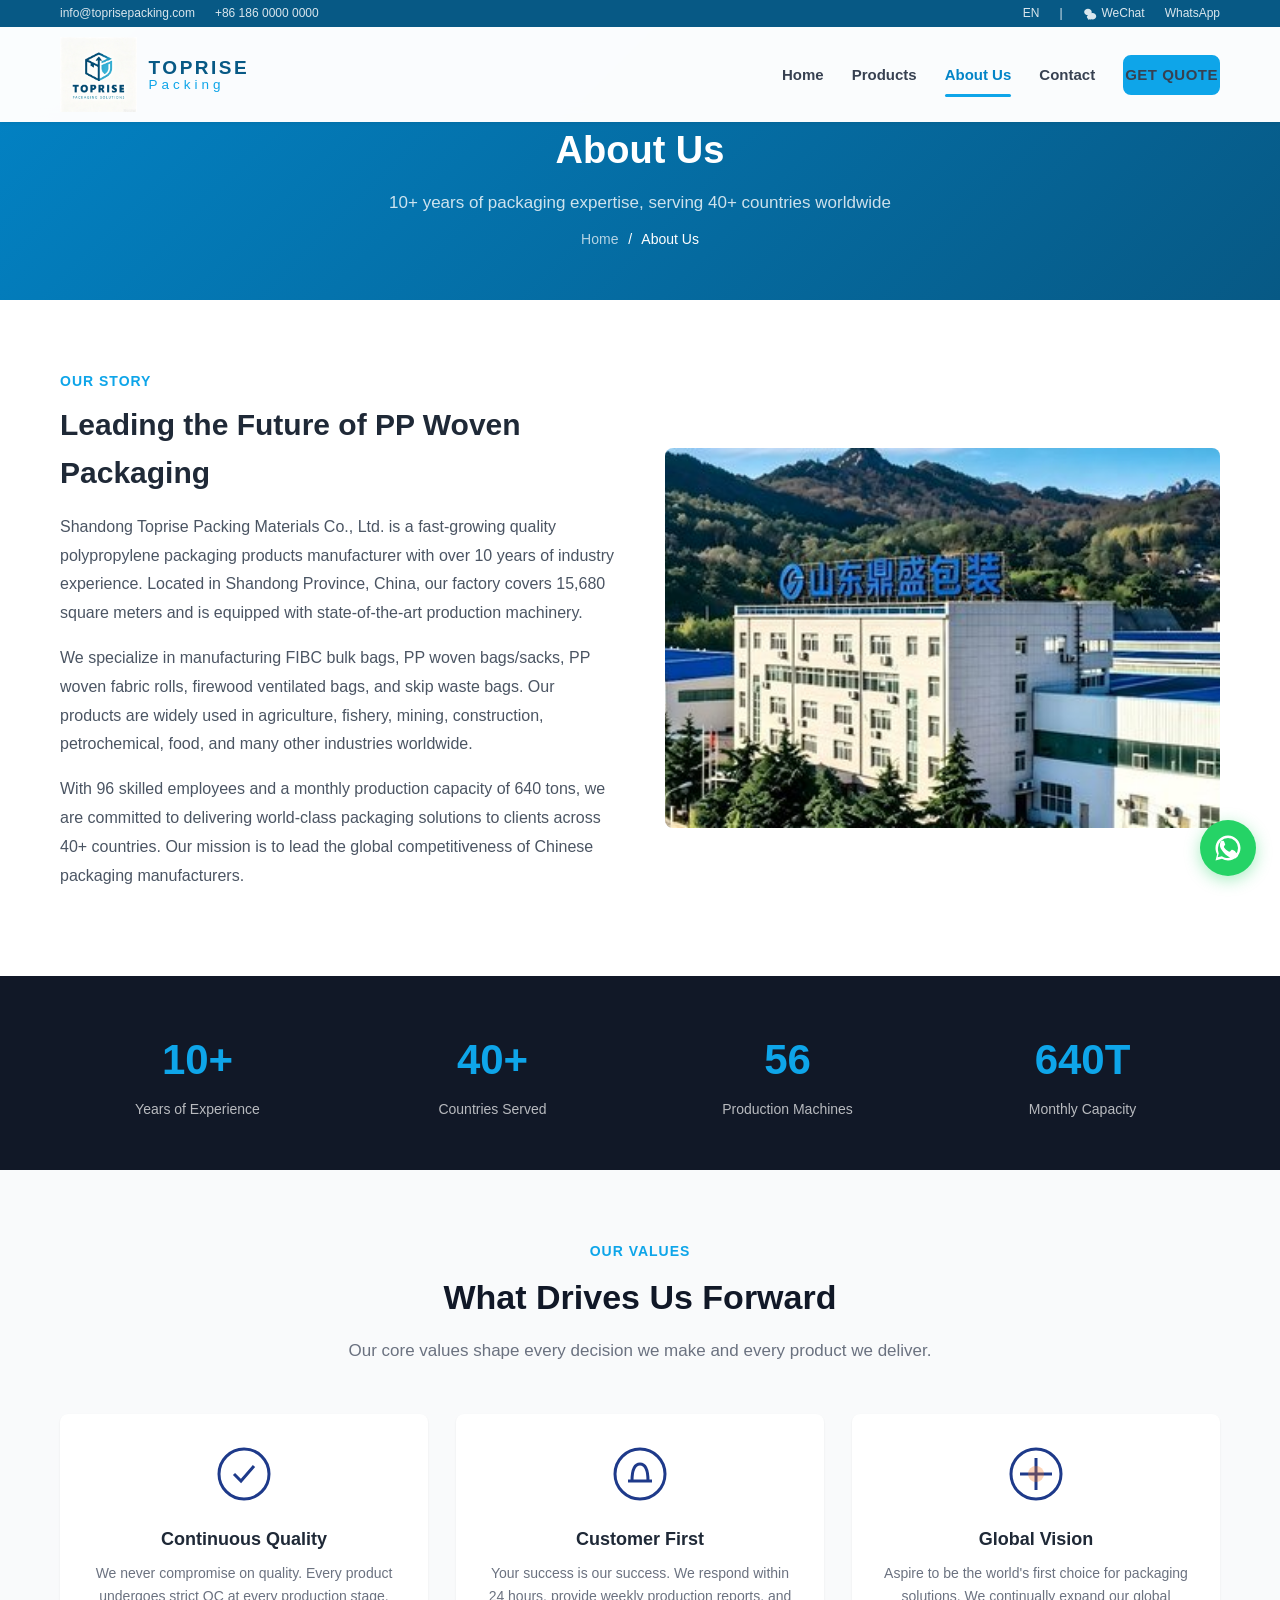
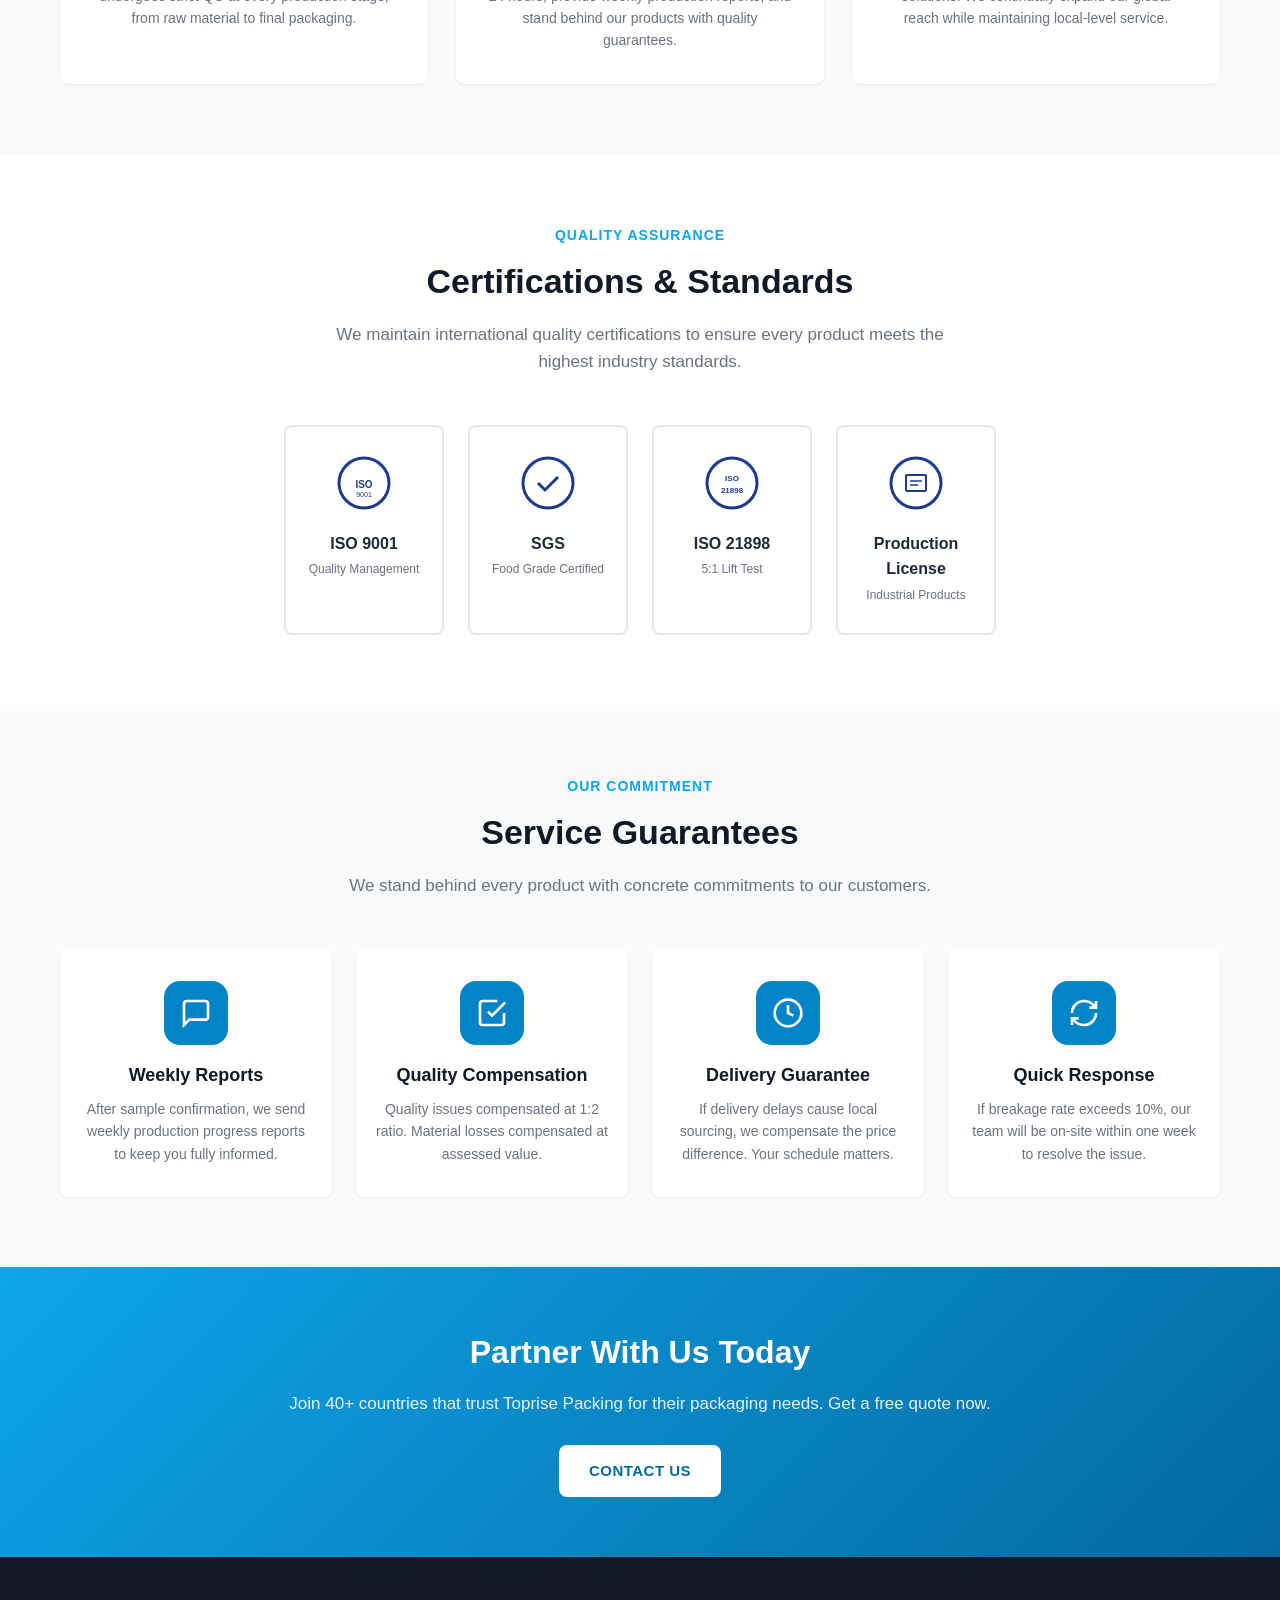
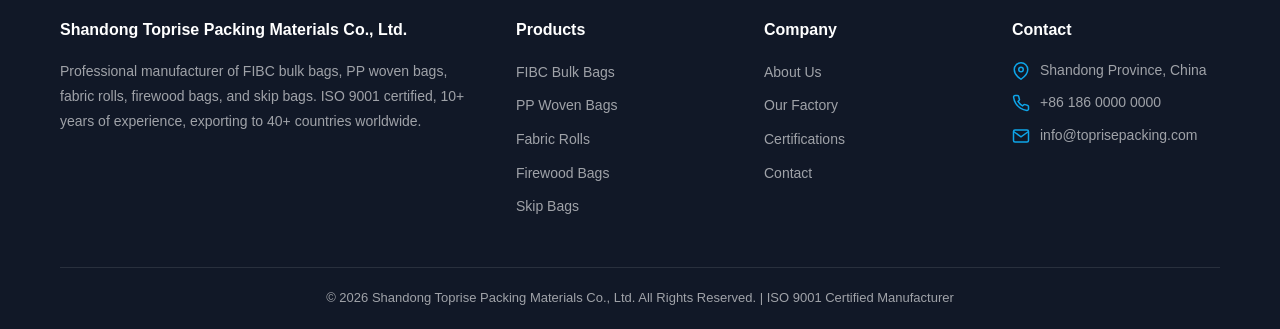
==== about.html @ 5cd0a860 "Toprise Packing website - GitHub Pages deploy" ====
<!DOCTYPE html>
<html lang="en">
<head>
  <meta charset="UTF-8">
  <meta name="viewport" content="width=device-width, initial-scale=1.0">
  <title>About Us - Shandong Toprise Packing Materials Co., Ltd.</title>
  <meta name="description" content="Learn about Shandong Toprise Packing Materials - a leading PP woven packaging manufacturer with 10+ years experience, ISO 9001 certified, exporting to 40+ countries.">
  <link rel="stylesheet" href="style.css">
</head>
<body>

<header class="site-header">
  <div class="header-top">
    <div class="container">
      <div class="left">
        <a href="mailto:info@toprisepacking.com">info@toprisepacking.com</a>
        <a href="tel:+8618600000000">+86 186 0000 0000</a>
      </div>
      <div class="right">
        <a href="#">EN</a><span>|</span>
        <a href="#" style="display:flex;align-items:center;gap:5px;">
          <svg width="14" height="14" viewBox="0 0 24 24" fill="currentColor"><path d="M8.5 14c-3.5 0-6.5-2.5-6.5-5.5S5 3 8.5 3 15 5.5 15 8.5c0 .7-.1 1.3-.4 1.9l.1.1c.5-.1 1-.2 1.5-.2 3.6 0 6.5 2.5 6.5 5.5s-2.9 5.5-6.5 5.5c-.5 0-1-.1-1.5-.2l-.1.1c-.6.3-1.2.4-1.9.4-.7 0-1.3-.1-1.9-.4l-2.3 1.2.6-1.8c-1.5-1-2.5-2.5-2.5-4.3z"/></svg>
          WeChat
        </a>
        <a href="https://wa.me/8618600000000" target="_blank">WhatsApp</a>
      </div>
    </div>
  </div>
  <div class="container">
    <div class="header-main">
      <a href="index.html" class="logo">
        <img src="images/logo.png" alt="Toprise Packing" class="logo-img">
        <div class="logo-text">
          <div class="logo-top">TOPRISE</div>
          <div class="logo-bottom">Packing</div>
        </div>
      </a>
      <nav class="main-nav">
        <a href="index.html">Home</a>
        <a href="products.html">Products</a>
        <a href="about.html" class="active">About Us</a>
        <a href="contact.html">Contact</a>
        <a href="contact.html" class="btn btn-primary btn-sm">Get Quote</a>
      </nav>
      <button class="hamburger" id="hamburger">&#9776;</button>
    </div>
  </div>
</header>

<section class="page-header">
  <div class="container">
    <h1>About Us</h1>
    <p>10+ years of packaging expertise, serving 40+ countries worldwide</p>
    <div class="breadcrumb"><a href="index.html">Home</a> <span>/</span> About Us</div>
  </div>
</section>

<!-- Company Intro -->
<section class="section">
  <div class="container">
    <div class="about-intro">
      <div class="about-intro-text">
        <div class="eyebrow" style="color:var(--accent);font-weight:700;text-transform:uppercase;letter-spacing:1px;font-size:14px;margin-bottom:8px;">Our Story</div>
        <h2>Leading the Future of PP Woven Packaging</h2>
        <p>Shandong Toprise Packing Materials Co., Ltd. is a fast-growing quality polypropylene packaging products manufacturer with over 10 years of industry experience. Located in Shandong Province, China, our factory covers 15,680 square meters and is equipped with state-of-the-art production machinery.</p>
        <p>We specialize in manufacturing FIBC bulk bags, PP woven bags/sacks, PP woven fabric rolls, firewood ventilated bags, and skip waste bags. Our products are widely used in agriculture, fishery, mining, construction, petrochemical, food, and many other industries worldwide.</p>
        <p>With 96 skilled employees and a monthly production capacity of 640 tons, we are committed to delivering world-class packaging solutions to clients across 40+ countries. Our mission is to lead the global competitiveness of Chinese packaging manufacturers.</p>
      </div>
      <div class="about-intro-visual">
        <img src="images/factory.jpg" alt="Shandong Toprise Packing Factory" style="width:100%;height:100%;object-fit:cover;">
      </div>
    </div>
  </div>
</section>

<!-- Stats Bar -->
<section class="stats-bar">
  <div class="container">
    <div class="stats-grid">
      <div class="stat-item"><div class="num">10+</div><div class="label">Years of Experience</div></div>
      <div class="stat-item"><div class="num">40+</div><div class="label">Countries Served</div></div>
      <div class="stat-item"><div class="num">56</div><div class="label">Production Machines</div></div>
      <div class="stat-item"><div class="num">640T</div><div class="label">Monthly Capacity</div></div>
    </div>
  </div>
</section>

<!-- Values -->
<section class="section adv-section">
  <div class="container">
    <div class="section-head">
      <div class="eyebrow">Our Values</div>
      <h2>What Drives Us Forward</h2>
      <p>Our core values shape every decision we make and every product we deliver.</p>
    </div>
    <div class="values-grid">
      <div class="value-card">
        <svg class="value-icon" viewBox="0 0 56 56" fill="none">
          <circle cx="28" cy="28" r="25" stroke="#1e3a8a" stroke-width="3" fill="none"/>
          <path d="M18 28 L25 35 L38 20" stroke="#1e3a8a" stroke-width="3" fill="none"/>
        </svg>
        <h3>Continuous Quality</h3>
        <p>We never compromise on quality. Every product undergoes strict QC at every production stage, from raw material to final packaging.</p>
      </div>
      <div class="value-card">
        <svg class="value-icon" viewBox="0 0 56 56" fill="none">
          <circle cx="28" cy="28" r="25" stroke="#1e3a8a" stroke-width="3" fill="none"/>
          <path d="M20 35 Q20 18 28 18 Q36 18 36 35" stroke="#1e3a8a" stroke-width="3" fill="none"/>
          <line x1="16" y1="35" x2="40" y2="35" stroke="#1e3a8a" stroke-width="3"/>
        </svg>
        <h3>Customer First</h3>
        <p>Your success is our success. We respond within 24 hours, provide weekly production reports, and stand behind our products with quality guarantees.</p>
      </div>
      <div class="value-card">
        <svg class="value-icon" viewBox="0 0 56 56" fill="none">
          <circle cx="28" cy="28" r="25" stroke="#1e3a8a" stroke-width="3" fill="none"/>
          <path d="M28 12 L28 44 M12 28 L44 28" stroke="#1e3a8a" stroke-width="3"/>
          <circle cx="28" cy="28" r="8" fill="#f97316" opacity="0.3"/>
        </svg>
        <h3>Global Vision</h3>
        <p>Aspire to be the world's first choice for packaging solutions. We continually expand our global reach while maintaining local-level service.</p>
      </div>
    </div>
  </div>
</section>

<!-- Certifications -->
<section class="section cert-section">
  <div class="container">
    <div class="section-head">
      <div class="eyebrow">Quality Assurance</div>
      <h2>Certifications & Standards</h2>
      <p>We maintain international quality certifications to ensure every product meets the highest industry standards.</p>
    </div>
    <div class="cert-grid">
      <div class="cert-badge">
        <svg class="cert-icon" viewBox="0 0 56 56" fill="none">
          <circle cx="28" cy="28" r="25" stroke="#1e3a8a" stroke-width="3"/>
          <text x="28" y="33" text-anchor="middle" font-size="10" font-weight="bold" fill="#1e3a8a">ISO</text>
          <text x="28" y="42" text-anchor="middle" font-size="7" fill="#1e3a8a">9001</text>
        </svg>
        <h4>ISO 9001</h4>
        <p>Quality Management</p>
      </div>
      <div class="cert-badge">
        <svg class="cert-icon" viewBox="0 0 56 56" fill="none">
          <circle cx="28" cy="28" r="25" stroke="#1e3a8a" stroke-width="3"/>
          <path d="M18 28 L25 35 L38 22" stroke="#1e3a8a" stroke-width="3" fill="none"/>
        </svg>
        <h4>SGS</h4>
        <p>Food Grade Certified</p>
      </div>
      <div class="cert-badge">
        <svg class="cert-icon" viewBox="0 0 56 56" fill="none">
          <circle cx="28" cy="28" r="25" stroke="#1e3a8a" stroke-width="3"/>
          <text x="28" y="26" text-anchor="middle" font-size="8" font-weight="bold" fill="#1e3a8a">ISO</text>
          <text x="28" y="38" text-anchor="middle" font-size="8" font-weight="bold" fill="#1e3a8a">21898</text>
        </svg>
        <h4>ISO 21898</h4>
        <p>5:1 Lift Test</p>
      </div>
      <div class="cert-badge">
        <svg class="cert-icon" viewBox="0 0 56 56" fill="none">
          <circle cx="28" cy="28" r="25" stroke="#1e3a8a" stroke-width="3"/>
          <rect x="18" y="20" width="20" height="16" rx="1" stroke="#1e3a8a" stroke-width="2" fill="none"/>
          <line x1="22" y1="26" x2="34" y2="26" stroke="#1e3a8a" stroke-width="1.5"/>
          <line x1="22" y1="30" x2="30" y2="30" stroke="#1e3a8a" stroke-width="1.5"/>
        </svg>
        <h4>Production License</h4>
        <p>Industrial Products</p>
      </div>
    </div>
  </div>
</section>

<!-- Our Commitment -->
<section class="section adv-section">
  <div class="container">
    <div class="section-head">
      <div class="eyebrow">Our Commitment</div>
      <h2>Service Guarantees</h2>
      <p>We stand behind every product with concrete commitments to our customers.</p>
    </div>
    <div class="adv-grid">
      <div class="adv-card">
        <div class="adv-icon">
          <svg viewBox="0 0 24 24" fill="none" stroke="#fff" stroke-width="2">
            <path d="M21 15a2 2 0 0 1-2 2H7l-4 4V5a2 2 0 0 1 2-2h14a2 2 0 0 1 2 2z"/>
          </svg>
        </div>
        <h3>Weekly Reports</h3>
        <p>After sample confirmation, we send weekly production progress reports to keep you fully informed.</p>
      </div>
      <div class="adv-card">
        <div class="adv-icon">
          <svg viewBox="0 0 24 24" fill="none" stroke="#fff" stroke-width="2">
            <path d="M9 11l3 3L22 4"/><path d="M21 12v7a2 2 0 0 1-2 2H5a2 2 0 0 1-2-2V5a2 2 0 0 1 2-2h11"/>
          </svg>
        </div>
        <h3>Quality Compensation</h3>
        <p>Quality issues compensated at 1:2 ratio. Material losses compensated at assessed value.</p>
      </div>
      <div class="adv-card">
        <div class="adv-icon">
          <svg viewBox="0 0 24 24" fill="none" stroke="#fff" stroke-width="2">
            <circle cx="12" cy="12" r="10"/><polyline points="12 6 12 12 16 14"/>
          </svg>
        </div>
        <h3>Delivery Guarantee</h3>
        <p>If delivery delays cause local sourcing, we compensate the price difference. Your schedule matters.</p>
      </div>
      <div class="adv-card">
        <div class="adv-icon">
          <svg viewBox="0 0 24 24" fill="none" stroke="#fff" stroke-width="2">
            <path d="M3 12a9 9 0 0 1 9-9 9.75 9.75 0 0 1 6.74 2.74L21 8"/><path d="M21 3v5h-5"/><path d="M21 12a9 9 0 0 1-9 9 9.75 9.75 0 0 1-6.74-2.74L3 16"/><path d="M8 16H3v5"/>
          </svg>
        </div>
        <h3>Quick Response</h3>
        <p>If breakage rate exceeds 10%, our team will be on-site within one week to resolve the issue.</p>
      </div>
    </div>
  </div>
</section>

<!-- CTA -->
<section class="cta-section">
  <div class="container">
    <h2>Partner With Us Today</h2>
    <p>Join 40+ countries that trust Toprise Packing for their packaging needs. Get a free quote now.</p>
    <a href="contact.html" class="btn btn-primary">Contact Us</a>
  </div>
</section>

<footer class="site-footer">
  <div class="container">
    <div class="footer-grid">
      <div class="footer-col">
        <h4>Shandong Toprise Packing Materials Co., Ltd.</h4>
        <p>Professional manufacturer of FIBC bulk bags, PP woven bags, fabric rolls, firewood bags, and skip bags. ISO 9001 certified, 10+ years of experience, exporting to 40+ countries worldwide.</p>
      </div>
      <div class="footer-col">
        <h4>Products</h4>
        <ul>
          <li><a href="products.html">FIBC Bulk Bags</a></li>
          <li><a href="products.html">PP Woven Bags</a></li>
          <li><a href="products.html">Fabric Rolls</a></li>
          <li><a href="products.html">Firewood Bags</a></li>
          <li><a href="products.html">Skip Bags</a></li>
        </ul>
      </div>
      <div class="footer-col">
        <h4>Company</h4>
        <ul>
          <li><a href="about.html">About Us</a></li>
          <li><a href="about.html">Our Factory</a></li>
          <li><a href="about.html">Certifications</a></li>
          <li><a href="contact.html">Contact</a></li>
        </ul>
      </div>
      <div class="footer-col">
        <h4>Contact</h4>
        <div class="footer-contact-item">
          <svg viewBox="0 0 24 24" fill="none" stroke="currentColor" stroke-width="2"><path d="M21 10c0 7-9 13-9 13s-9-6-9-13a9 9 0 0 1 18 0z"/><circle cx="12" cy="10" r="3"/></svg>
          Shandong Province, China
        </div>
        <div class="footer-contact-item">
          <svg viewBox="0 0 24 24" fill="none" stroke="currentColor" stroke-width="2"><path d="M22 16.92v3a2 2 0 0 1-2.18 2 19.79 19.79 0 0 1-8.63-3.07 19.5 19.5 0 0 1-6-6 19.79 19.79 0 0 1-3.07-8.67A2 2 0 0 1 4.11 2h3a2 2 0 0 1 2 1.72 12.84 12.84 0 0 0 .7 2.81 2 2 0 0 1-.45 2.11L8.09 9.91a16 16 0 0 0 6 6l1.27-1.27a2 2 0 0 1 2.11-.45 12.84 12.84 0 0 0 2.81.7A2 2 0 0 1 22 16.92z"/></svg>
          +86 186 0000 0000
        </div>
        <div class="footer-contact-item">
          <svg viewBox="0 0 24 24" fill="none" stroke="currentColor" stroke-width="2"><path d="M4 4h16c1.1 0 2 .9 2 2v12c0 1.1-.9 2-2 2H4c-1.1 0-2-.9-2-2V6c0-1.1.9-2 2-2z"/><polyline points="22,6 12,13 2,6"/></svg>
          info@toprisepacking.com
        </div>
      </div>
    </div>
    <div class="footer-bottom">
      <p>&copy; 2026 Shandong Toprise Packing Materials Co., Ltd. All Rights Reserved. | ISO 9001 Certified Manufacturer</p>
    </div>
  </div>
</footer>

<a href="https://wa.me/8618600000000" class="whatsapp-float" target="_blank">
  <svg viewBox="0 0 24 24" fill="#fff"><path d="M17.472 14.382c-.297-.149-1.758-.867-2.03-.967-.273-.099-.471-.148-.67.149-.197.297-.967 1.029-1.187 1.237-.22.209-.439.223-.736.074-.297-.149-1.255-.462-2.39-1.475-.883-.788-1.48-1.761-1.653-2.059-.209-.439-.021-.676.13-.894.13-.197.297-.499.446-.671.149-.172.197-.297.297-.446.099-.149.049-.297 0-.446-.049-.149-.671-1.643-.92-2.251-.249-.583-.471-.499-.671-.521l-.571-.01c-.197 0-.499.074-.736.271-.237.197-.967 1.029-1.187 2.449-.22 1.42.074 2.736.996 4.147.947 1.419 2.39 3.873 5.305 5.628 2.914 1.755 3.874 1.854 4.515 1.928.642.074 1.561-.224 1.987-.472.427-.247 1.355-1.079 1.556-1.556.198-.472.198-.843.149-.942-.05-.099-.198-.149-.495-.249zM12 2C6.477 2 2 6.477 2 12c0 1.765.46 3.456 1.303 4.95L2 22l5.156-1.353A9.96 9.96 0 0 0 12 22c5.523 0 10-4.477 10-10S17.523 2 12 2zm0 18c-1.605 0-3.179-.43-4.546-1.243l-.327-.195-3.388.889.905-3.301-.214-.34A8.03 8.03 0 0 1 3.954 12 8.05 8.05 0 0 1 12 3.954 8.05 8.05 0 0 1 20.046 12 8.05 8.05 0 0 1 12 20z"/></svg>
</a>

<script src="main.js"></script>
</body>
</html>
---- style.css ----
/* ===== CSS Variables ===== */
:root {
  --primary: #0284c7;
  --primary-dark: #075985;
  --primary-light: #38bdf8;
  --accent: #0ea5e9;
  --accent-dark: #0369a1;
  --gray-50: #f9fafb;
  --gray-100: #f3f4f6;
  --gray-200: #e5e7eb;
  --gray-300: #d1d5db;
  --gray-400: #9ca3af;
  --gray-500: #6b7280;
  --gray-600: #4b5563;
  --gray-700: #374151;
  --gray-800: #1f2937;
  --gray-900: #111827;
  --white: #fff;
  --success: #10b981;
  --warning: #f59e0b;
  --danger: #ef4444;
  --radius: 8px;
  --shadow-sm: 0 1px 2px rgba(0,0,0,0.08);
  --shadow: 0 4px 12px rgba(0,0,0,0.10);
  --shadow-lg: 0 12px 40px rgba(0,0,0,0.12);
  --transition: 0.3s ease;
  --container: 1200px;
}

/* ===== Reset ===== */
* { margin: 0; padding: 0; box-sizing: border-box; }
html { scroll-behavior: smooth; }
body {
  font-family: 'Segoe UI', 'Helvetica Neue', Arial, sans-serif;
  color: var(--gray-800);
  line-height: 1.6;
  background: var(--white);
}
img { max-width: 100%; display: block; }
a { color: var(--primary); text-decoration: none; transition: var(--transition); }
a:hover { color: var(--accent); }
ul { list-style: none; }
.container { max-width: var(--container); margin: 0 auto; padding: 0 20px; }

/* ===== Buttons ===== */
.btn {
  display: inline-flex; align-items: center; gap: 8px;
  padding: 12px 28px; border-radius: var(--radius); font-weight: 600;
  font-size: 15px; border: 2px solid transparent; cursor: pointer;
  transition: var(--transition); text-transform: uppercase; letter-spacing: 0.5px;
}
.btn-primary { background: var(--accent); color: #fff; border-color: var(--accent); }
.btn-primary:hover { background: var(--accent-dark); border-color: var(--accent-dark); color: #fff; transform: translateY(-2px); box-shadow: 0 6px 20px rgba(14,165,233,0.35); }
.btn-outline { background: transparent; color: #fff; border-color: rgba(255,255,255,0.6); }
.btn-outline:hover { background: #fff; color: var(--primary); border-color: #fff; }
.btn-dark { background: var(--primary); color: #fff; border-color: var(--primary); }
.btn-dark:hover { background: var(--primary-dark); border-color: var(--primary-dark); color: #fff; transform: translateY(-2px); box-shadow: 0 6px 20px rgba(3,105,161,0.3); }
.btn-sm { padding: 8px 18px; font-size: 13px; }

/* ===== Header ===== */
.site-header {
  position: fixed; top: 0; left: 0; right: 0; z-index: 1000;
  background: rgba(255,255,255,0.98);
  backdrop-filter: blur(8px);
  box-shadow: 0 1px 3px rgba(0,0,0,0.08);
  transition: var(--transition);
}
.header-top {
  background: var(--primary-dark);
  color: rgba(255,255,255,0.85);
  font-size: 12px; padding: 4px 0;
}
.header-top .container { display: flex; justify-content: space-between; align-items: center; }
.header-top a { color: rgba(255,255,255,0.85); }
.header-top a:hover { color: #fff; }
.header-top .left, .header-top .right { display: flex; gap: 20px; align-items: center; }
.header-main {
  display: flex; justify-content: space-between; align-items: center;
  padding: 10px 0;
}
.logo { display: flex; align-items: center; gap: 12px; color: var(--primary); }
.logo .logo-img { height: 75px; width: auto; object-fit: contain; display: block; }
.logo-text { display: flex; flex-direction: column; line-height: 1.05; }
.logo-top { font-size: 19px; font-weight: 900; letter-spacing: 2.5px; color: var(--primary-dark); text-transform: uppercase; }
.logo-bottom { font-size: 13.5px; font-weight: 500; letter-spacing: 4px; color: var(--accent); text-transform: capitalize; }
.main-nav { display: flex; gap: 28px; align-items: center; }
.main-nav a { font-weight: 600; color: var(--gray-700); font-size: 15px; padding: 6px 0; position: relative; }
.main-nav a:hover, .main-nav a.active { color: var(--primary); }
.main-nav a.active::after { content: ''; position: absolute; bottom: -4px; left: 0; right: 0; height: 3px; background: var(--accent); border-radius: 2px; }
.hamburger { display: none; background: none; border: none; cursor: pointer; font-size: 26px; color: var(--primary); }

/* ===== Hero ===== */
.hero {
  position: relative; min-height: 600px; display: flex; align-items: center;
  overflow: hidden; color: #fff; padding: 115px 0 60px;
}
.hero-bg {
  position: absolute; top: 0; left: 0; width: 100%; height: 100%; z-index: 0;
}
.hero-bg img {
  width: 100%; height: 100%; object-fit: cover;
  animation: kenburns 20s ease-in-out infinite alternate;
}
.hero-overlay {
  position: absolute; top: 0; left: 0; width: 100%; height: 100%;
  background: linear-gradient(135deg, rgba(14,165,233,0.50) 0%, rgba(2,132,199,0.38) 50%, rgba(3,105,161,0.55) 100%);
  z-index: 1;
}
@keyframes kenburns {
  0% { transform: scale(1); }
  100% { transform: scale(1.12); }
}
.hero-content { position: relative; z-index: 2; max-width: 680px; }
.hero h1 { font-size: 48px; font-weight: 800; line-height: 1.2; margin-bottom: 16px; }
.hero h1 span { color: #bae6fd; }
.hero p { font-size: 19px; line-height: 1.7; color: rgba(255,255,255,0.92); margin-bottom: 32px; max-width: 560px; }
.hero-buttons { display: flex; gap: 16px; flex-wrap: wrap; }
.hero-stats { display: flex; gap: 40px; margin-top: 48px; flex-wrap: wrap; }
.hero-stat .num { font-size: 36px; font-weight: 800; color: #e0f2fe; }
.hero-stat .label { font-size: 14px; color: rgba(255,255,255,0.7); }

/* ===== Section Common ===== */
.section { padding: 70px 0; }
.section-head { text-align: center; margin-bottom: 50px; }
.section-head .eyebrow { color: var(--accent); font-weight: 700; text-transform: uppercase; letter-spacing: 1px; font-size: 14px; margin-bottom: 8px; }
.section-head h2 { font-size: 34px; font-weight: 800; color: var(--gray-900); margin-bottom: 12px; }
.section-head p { color: var(--gray-500); font-size: 17px; max-width: 640px; margin: 0 auto; }

/* ===== Stats Bar ===== */
.stats-bar { background: var(--gray-900); color: #fff; padding: 50px 0; }
.stats-grid { display: grid; grid-template-columns: repeat(4, 1fr); gap: 20px; text-align: center; }
.stat-item .num { font-size: 42px; font-weight: 800; color: var(--accent); }
.stat-item .label { font-size: 14px; color: rgba(255,255,255,0.7); margin-top: 4px; }

/* ===== Product Categories ===== */
.cat-grid { display: grid; grid-template-columns: repeat(3, 1fr); gap: 28px; }
.cat-card {
  background: #fff; border-radius: var(--radius); overflow: hidden;
  box-shadow: var(--shadow); transition: var(--transition); border: 1px solid var(--gray-200);
}
.cat-card:hover { transform: translateY(-6px); box-shadow: var(--shadow-lg); border-color: var(--primary-light); }
.cat-visual {
  height: 200px; display: flex; align-items: center; justify-content: center;
  background: linear-gradient(135deg, var(--gray-100), var(--gray-200));
}
.cat-visual svg { width: 120px; height: 120px; }
.cat-body { padding: 24px; }
.cat-body h3 { font-size: 20px; font-weight: 700; color: var(--gray-900); margin-bottom: 8px; }
.cat-body p { color: var(--gray-500); font-size: 15px; margin-bottom: 16px; }
.cat-body .cat-tags { display: flex; gap: 8px; flex-wrap: wrap; }
.cat-body .cat-tags span { font-size: 12px; background: var(--gray-100); color: var(--gray-600); padding: 3px 10px; border-radius: 20px; }

/* ===== Advantages ===== */
.adv-section { background: var(--gray-50); }
.adv-grid { display: grid; grid-template-columns: repeat(4, 1fr); gap: 24px; }
.adv-card { text-align: center; padding: 32px 20px; background: #fff; border-radius: var(--radius); box-shadow: var(--shadow-sm); transition: var(--transition); }
.adv-card:hover { box-shadow: var(--shadow); transform: translateY(-4px); }
.adv-icon { width: 64px; height: 64px; margin: 0 auto 16px; background: var(--primary); border-radius: 16px; display: flex; align-items: center; justify-content: center; }
.adv-icon svg { width: 32px; height: 32px; }
.adv-card h3 { font-size: 18px; font-weight: 700; margin-bottom: 8px; color: var(--gray-900); }
.adv-card p { font-size: 14px; color: var(--gray-500); }

/* ===== Factory Section ===== */
.factory-section { background: var(--gray-900); color: #fff; }
.factory-section .section-head h2 { color: #fff; }
.factory-section .section-head p { color: rgba(255,255,255,0.6); }
.factory-grid { display: grid; grid-template-columns: 1fr 1fr; gap: 50px; align-items: center; }
.factory-visual {
  height: 400px; border-radius: var(--radius); overflow: hidden;
  background: linear-gradient(135deg, #0c4a6e, #075985);
  display: flex; align-items: center; justify-content: center;
  position: relative;
}
.factory-visual svg { width: 80%; height: 80%; }
.factory-info h3 { font-size: 26px; font-weight: 700; margin-bottom: 16px; }
.factory-info p { color: rgba(255,255,255,0.7); margin-bottom: 24px; line-height: 1.8; }
.factory-list { display: grid; grid-template-columns: 1fr 1fr; gap: 16px; }
.factory-list li { display: flex; align-items: center; gap: 10px; color: rgba(255,255,255,0.8); }
.factory-list li svg { width: 20px; height: 20px; flex-shrink: 0; color: var(--accent); }

/* ===== Certifications ===== */
.cert-section { background: #fff; }
.cert-grid { display: flex; gap: 24px; flex-wrap: wrap; justify-content: center; }
.cert-badge {
  width: 160px; padding: 28px 16px; border: 2px solid var(--gray-200); border-radius: var(--radius);
  text-align: center; transition: var(--transition);
}
.cert-badge:hover { border-color: var(--primary); box-shadow: var(--shadow); }
.cert-badge .cert-icon { width: 56px; height: 56px; margin: 0 auto 12px; }
.cert-badge h4 { font-size: 16px; font-weight: 700; color: var(--gray-800); }
.cert-badge p { font-size: 12px; color: var(--gray-500); margin-top: 4px; }

/* ===== Process ===== */
.process-section { background: var(--gray-50); }
.process-grid { display: grid; grid-template-columns: repeat(4, 1fr); gap: 24px; position: relative; }
.process-step { text-align: center; position: relative; }
.process-num { width: 56px; height: 56px; background: var(--primary); color: #fff; border-radius: 50%; display: flex; align-items: center; justify-content: center; font-size: 24px; font-weight: 800; margin: 0 auto 16px; }
.process-step h3 { font-size: 17px; font-weight: 700; margin-bottom: 8px; }
.process-step p { font-size: 14px; color: var(--gray-500); }

/* ===== CTA Section ===== */
.cta-section { background: linear-gradient(135deg, var(--accent), var(--accent-dark)); color: #fff; text-align: center; padding: 60px 0; }
.cta-section h2 { font-size: 32px; font-weight: 800; margin-bottom: 12px; }
.cta-section p { font-size: 17px; color: rgba(255,255,255,0.9); margin-bottom: 28px; }
.cta-section .btn-primary { background: #fff; color: var(--accent-dark); border-color: #fff; }
.cta-section .btn-primary:hover { background: var(--gray-100); }

/* ===== Footer ===== */
.site-footer { background: var(--gray-900); color: rgba(255,255,255,0.6); padding: 60px 0 20px; }
.footer-grid { display: grid; grid-template-columns: 2fr 1fr 1fr 1fr; gap: 40px; margin-bottom: 40px; }
.footer-col h4 { color: #fff; font-size: 16px; font-weight: 700; margin-bottom: 16px; }
.footer-col p { font-size: 14px; line-height: 1.8; }
.footer-col ul li { margin-bottom: 8px; }
.footer-col ul li a { color: rgba(255,255,255,0.6); font-size: 14px; }
.footer-col ul li a:hover { color: var(--accent); }
.footer-contact-item { display: flex; gap: 10px; margin-bottom: 10px; font-size: 14px; }
.footer-contact-item svg { width: 18px; height: 18px; flex-shrink: 0; margin-top: 3px; color: var(--accent); }
.footer-bottom { border-top: 1px solid rgba(255,255,255,0.1); padding-top: 20px; text-align: center; font-size: 13px; }

/* ===== Page Header ===== */
.page-header {
  background: linear-gradient(135deg, var(--primary), var(--primary-dark));
  color: #fff; padding: 120px 0 50px; text-align: center;
}
.page-header h1 { font-size: 38px; font-weight: 800; margin-bottom: 8px; }
.page-header p { font-size: 17px; color: rgba(255,255,255,0.8); }
.breadcrumb { margin-top: 12px; font-size: 14px; }
.breadcrumb a { color: rgba(255,255,255,0.7); }
.breadcrumb span { margin: 0 6px; }

/* ===== Filter Tabs ===== */
.filter-tabs { display: flex; gap: 12px; justify-content: center; flex-wrap: wrap; margin-bottom: 40px; }
.filter-tabs button {
  padding: 10px 24px; border: 2px solid var(--gray-200); background: #fff; border-radius: 30px;
  font-size: 14px; font-weight: 600; color: var(--gray-600); cursor: pointer; transition: var(--transition);
}
.filter-tabs button:hover { border-color: var(--primary-light); color: var(--primary); }
.filter-tabs button.active { background: var(--primary); border-color: var(--primary); color: #fff; }

/* ===== Product Grid ===== */
.products-grid { display: grid; grid-template-columns: repeat(3, 1fr); gap: 28px; }
.product-card {
  background: #fff; border: 1px solid var(--gray-200); border-radius: var(--radius);
  overflow: hidden; transition: var(--transition); box-shadow: var(--shadow-sm);
}
.product-card:hover { box-shadow: var(--shadow-lg); transform: translateY(-4px); border-color: var(--primary-light); }
.product-card.is-hidden { display: none; }
.product-img {
  width: 100%; height: 220px; position: relative; overflow: hidden;
  display: flex; align-items: center; justify-content: center;
  background: linear-gradient(135deg, #e0f2fe, #bae6fd);
}
.product-img svg { width: 130px; height: 130px; }
.product-img img { width: 100%; height: 100%; object-fit: cover; display: block; }
.product-tag {
  position: absolute; top: 12px; left: 12px; background: var(--accent); color: #fff;
  font-size: 11px; font-weight: 700; padding: 4px 12px; border-radius: 4px; text-transform: uppercase;
}
.product-body { padding: 20px; }
.product-body h4 { font-size: 15px; font-weight: 700; color: var(--gray-800); margin-bottom: 10px; line-height: 1.4; min-height: 42px; }
.product-meta { display: flex; justify-content: space-between; margin-bottom: 12px; }
.product-meta .price { color: var(--accent); font-weight: 700; font-size: 16px; }
.product-meta .moq { color: var(--gray-500); font-size: 13px; }

/* ===== About Page ===== */
.about-intro { display: grid; grid-template-columns: 1fr 1fr; gap: 50px; align-items: center; }
.about-intro-text h2 { font-size: 30px; font-weight: 800; margin-bottom: 16px; }
.about-intro-text p { color: var(--gray-600); margin-bottom: 16px; line-height: 1.8; }
.about-intro-visual {
  height: 380px; border-radius: var(--radius); overflow: hidden;
  background: linear-gradient(135deg, var(--gray-100), var(--gray-200));
  display: flex; align-items: center; justify-content: center;
}
.about-intro-visual svg { width: 70%; height: 70%; }

.values-grid { display: grid; grid-template-columns: repeat(3, 1fr); gap: 28px; }
.value-card { padding: 32px; background: #fff; border-radius: var(--radius); box-shadow: var(--shadow-sm); text-align: center; transition: var(--transition); }
.value-card:hover { box-shadow: var(--shadow); transform: translateY(-4px); }
.value-icon { width: 56px; height: 56px; margin: 0 auto 16px; }
.value-card h3 { font-size: 18px; font-weight: 700; margin-bottom: 8px; }
.value-card p { font-size: 14px; color: var(--gray-500); }

.timeline { position: relative; max-width: 800px; margin: 0 auto; }
.timeline::before { content: ''; position: absolute; left: 30px; top: 0; bottom: 0; width: 3px; background: var(--gray-200); }
.timeline-item { position: relative; padding-left: 80px; margin-bottom: 40px; }
.timeline-item::before { content: ''; position: absolute; left: 22px; top: 4px; width: 18px; height: 18px; border-radius: 50%; background: var(--accent); border: 4px solid #fff; box-shadow: 0 0 0 3px var(--accent); }
.timeline-year { font-size: 14px; font-weight: 700; color: var(--accent); }
.timeline-item h3 { font-size: 18px; margin: 4px 0 8px; }
.timeline-item p { font-size: 14px; color: var(--gray-500); }

/* ===== Contact Page ===== */
.contact-grid { display: grid; grid-template-columns: 1fr 1fr; gap: 50px; }
.contact-form input, .contact-form textarea, .contact-form select {
  width: 100%; padding: 12px 16px; border: 1px solid var(--gray-300); border-radius: var(--radius);
  font-size: 15px; font-family: inherit; margin-bottom: 16px; transition: var(--transition);
}
.contact-form input:focus, .contact-form textarea:focus, .contact-form select:focus {
  outline: none; border-color: var(--primary); box-shadow: 0 0 0 3px rgba(14,165,233,0.12);
}
.contact-form label { display: block; font-weight: 600; margin-bottom: 6px; font-size: 14px; }
.contact-info-list .contact-item { display: flex; gap: 16px; margin-bottom: 24px; }
.contact-info-list .contact-item svg { width: 28px; height: 28px; flex-shrink: 0; color: var(--accent); }
.contact-info-list .contact-item h4 { font-size: 16px; font-weight: 700; margin-bottom: 4px; }
.contact-info-list .contact-item p { color: var(--gray-600); font-size: 15px; }

/* FAQ */
.faq-section { background: var(--gray-50); }
.faq-list { max-width: 800px; margin: 0 auto; }
.faq-item { border: 1px solid var(--gray-200); border-radius: var(--radius); margin-bottom: 12px; overflow: hidden; }
.faq-q { padding: 18px 24px; font-weight: 700; cursor: pointer; display: flex; justify-content: space-between; align-items: center; background: #fff; transition: var(--transition); }
.faq-q:hover { background: var(--gray-50); }
.faq-q .faq-icon { font-size: 20px; color: var(--accent); transition: var(--transition); }
.faq-item.open .faq-icon { transform: rotate(45deg); }
.faq-a { max-height: 0; overflow: hidden; transition: max-height 0.3s ease; }
.faq-item.open .faq-a { max-height: 200px; }
.faq-a p { padding: 0 24px 18px; color: var(--gray-600); font-size: 15px; }

/* WhatsApp Float */
.whatsapp-float {
  position: fixed; bottom: 24px; right: 24px; z-index: 999;
  width: 56px; height: 56px; border-radius: 50%; background: #25D366;
  display: flex; align-items: center; justify-content: center; box-shadow: 0 4px 16px rgba(37,211,102,0.4);
  transition: var(--transition);
}
.whatsapp-float:hover { transform: scale(1.1); }
.whatsapp-float svg { width: 30px; height: 30px; }

/* ===== Responsive ===== */
@media (max-width: 968px) {
  .header-main { position: relative; }
  .main-nav { display: none; }
  .main-nav.open {
    display: flex; flex-direction: column;
    position: absolute; top: 100%; left: 0; right: 0;
    background: #fff; padding: 14px 20px 20px;
    box-shadow: 0 8px 24px rgba(0,0,0,0.12);
    z-index: 999; gap: 4px; align-items: stretch;
    max-height: calc(100vh - 90px); overflow-y: auto;
  }
  .main-nav.open a {
    padding: 13px 6px; border-bottom: 1px solid var(--gray-100);
    font-size: 16px; font-weight: 600; color: var(--gray-700);
  }
  .main-nav.open a:hover, .main-nav.open a.active { color: var(--primary); }
  .main-nav.open a.active::after { display: none; }
  .main-nav.open .btn { justify-content: center; margin-top: 10px; border-bottom: none; }
  .hamburger { display: block; }
  .hero h1 { font-size: 34px; }
  .hero p { font-size: 16px; }
  .stats-grid { grid-template-columns: repeat(2, 1fr); gap: 30px; }
  .cat-grid { grid-template-columns: repeat(2, 1fr); }
  .adv-grid { grid-template-columns: repeat(2, 1fr); }
  .factory-grid { grid-template-columns: 1fr; }
  .process-grid { grid-template-columns: repeat(2, 1fr); }
  .products-grid { grid-template-columns: repeat(2, 1fr); }
  .about-intro { grid-template-columns: 1fr; }
  .values-grid { grid-template-columns: 1fr; }
  .contact-grid { grid-template-columns: 1fr; }
  .footer-grid { grid-template-columns: 1fr 1fr; }
}
@media (max-width: 600px) {
  .container { padding: 0 16px; }
  /* Header */
  .header-top { display: none; }
  .header-main { padding: 8px 0; }
  .logo { gap: 10px; }
  .logo .logo-img { height: 52px; }
  .logo-top { font-size: 16px; letter-spacing: 2px; }
  .logo-bottom { font-size: 12px; letter-spacing: 3px; }
  /* Hero */
  .hero { min-height: 440px; padding: 105px 0 40px; }
  .hero h1 { font-size: 24px; }
  .hero p { font-size: 14.5px; margin-bottom: 24px; }
  .hero-buttons { flex-direction: column; gap: 12px; }
  .hero-buttons .btn { width: 100%; justify-content: center; padding: 11px 20px; font-size: 13px; }
  .hero-stats { gap: 14px; margin-top: 30px; }
  .hero-stat { flex: 1 1 40%; }
  .hero-stat .num { font-size: 24px; }
  .hero-stat .label { font-size: 12px; }
  /* Sections */
  .section { padding: 45px 0; }
  .section-head { margin-bottom: 32px; }
  .section-head h2 { font-size: 24px; }
  .section-head p { font-size: 15px; }
  .stats-bar { padding: 36px 0; }
  .stat-item .num { font-size: 30px; }
  .cat-grid { grid-template-columns: 1fr; }
  .cat-visual { height: 160px; }
  .adv-grid { grid-template-columns: 1fr; }
  .adv-card { padding: 26px 16px; }
  .process-grid { grid-template-columns: 1fr; }
  .products-grid { grid-template-columns: 1fr; }
  .product-img { height: 190px; }
  .product-body h4 { min-height: 0; }
  .footer-grid { grid-template-columns: 1fr; gap: 28px; }
  .site-footer { padding: 44px 0 16px; }
  /* Page header */
  .page-header { padding: 100px 0 34px; }
  .page-header h1 { font-size: 26px; }
  .page-header p { font-size: 15px; }
  /* Filter tabs: horizontal scroll */
  .filter-tabs { flex-wrap: nowrap; overflow-x: auto; justify-content: flex-start; padding-bottom: 8px; -webkit-overflow-scrolling: touch; }
  .filter-tabs button { flex-shrink: 0; padding: 9px 18px; font-size: 13px; }
  /* Factory / About visuals */
  .factory-visual { height: 240px; }
  .factory-info h3 { font-size: 22px; }
  .about-intro-visual { height: 220px; }
  /* CTA */
  .cta-section { padding: 44px 0; }
  .cta-section h2 { font-size: 24px; }
  .cta-section p { font-size: 15px; }
  .cta-section .btn { width: 100%; justify-content: center; }
  /* Certifications */
  .cert-badge { width: 136px; padding: 20px 12px; }
  .cert-badge h4 { font-size: 14px; }
  /* Timeline */
  .timeline::before { left: 20px; }
  .timeline-item { padding-left: 54px; }
  .timeline-item::before { left: 12px; }
  /* Contact */
  .contact-form .btn { width: 100%; justify-content: center; }
  .contact-info-list .contact-item { gap: 12px; }
  /* FAQ */
  .faq-q { padding: 15px 18px; font-size: 14.5px; }
  .faq-a p { padding: 0 18px 16px; }
  /* WhatsApp float */
  .whatsapp-float { width: 48px; height: 48px; bottom: 16px; right: 16px; }
  .whatsapp-float svg { width: 26px; height: 26px; }
}
@media (max-width: 380px) {
  .hero h1 { font-size: 22px; }
  .logo .logo-img { height: 46px; }
  .logo-top { font-size: 14px; }
  .logo-bottom { font-size: 11px; letter-spacing: 2px; }
  .hero-stat .num { font-size: 22px; }
}
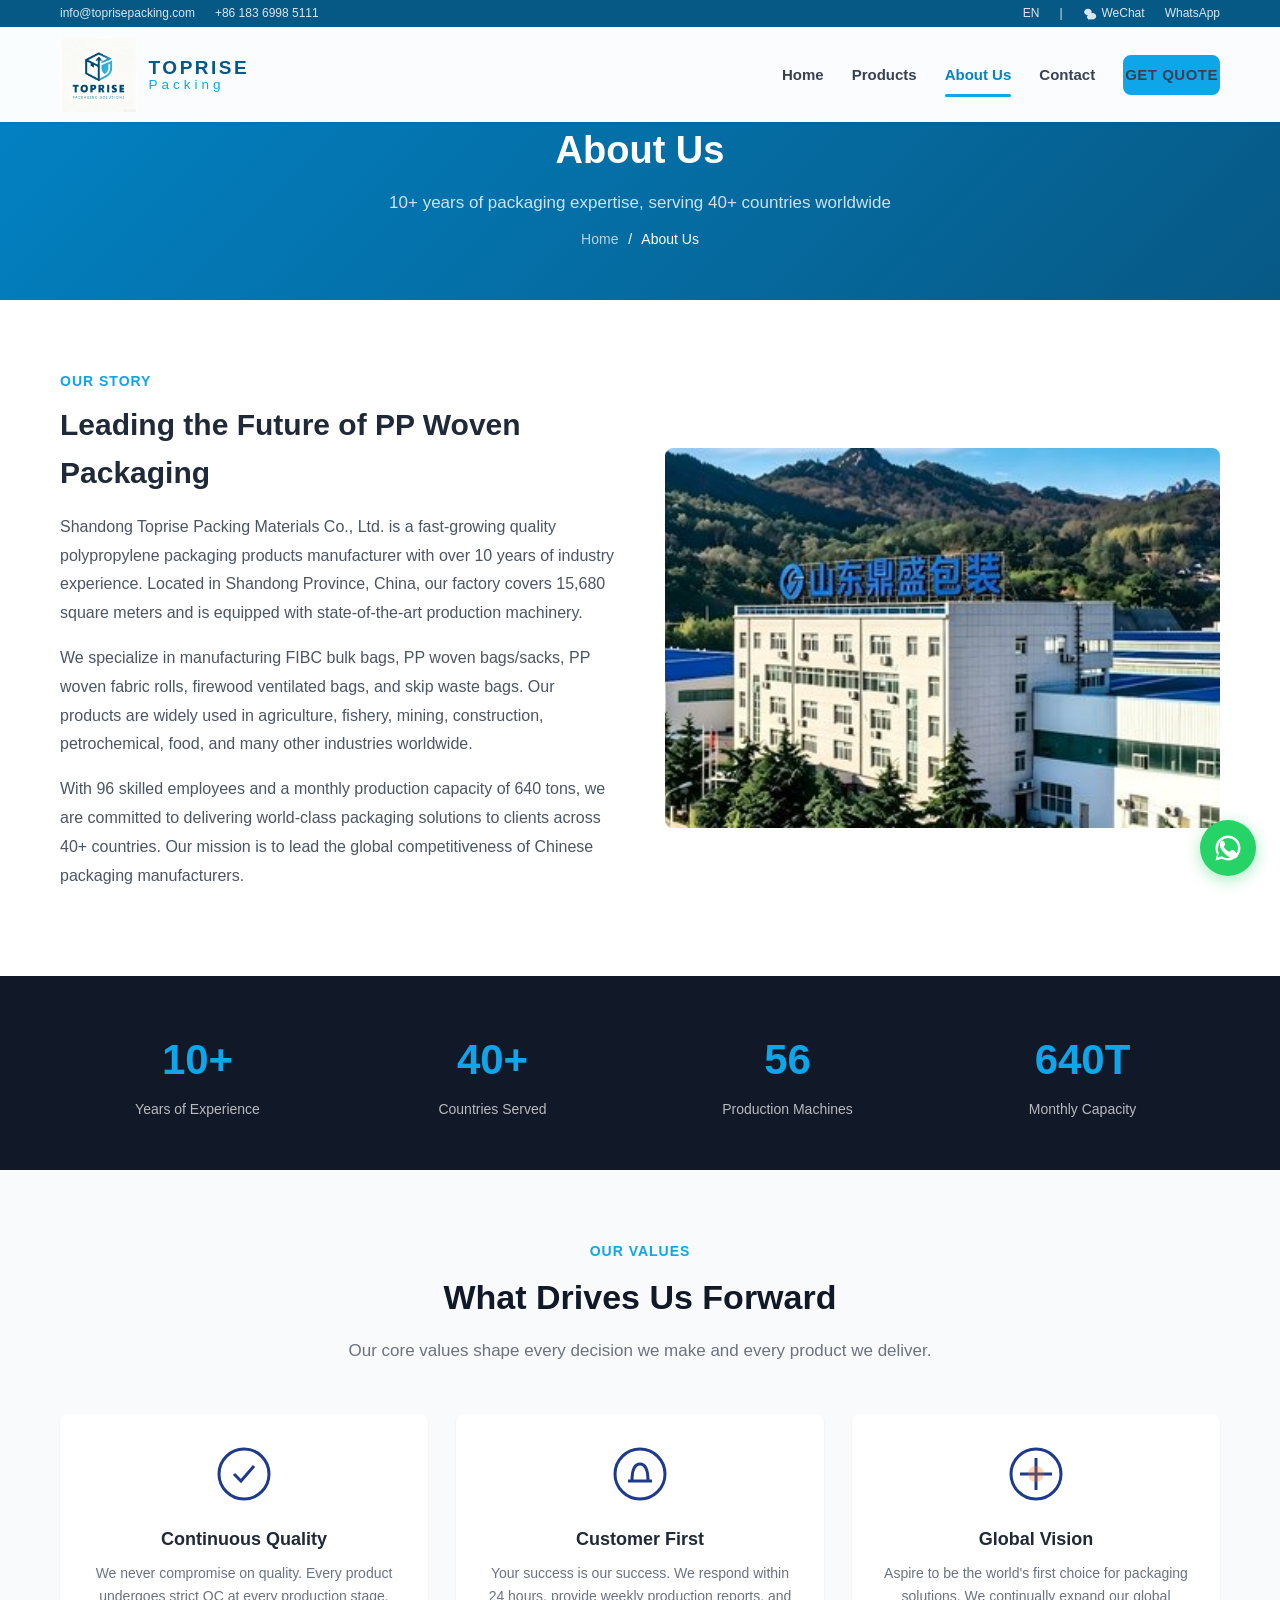
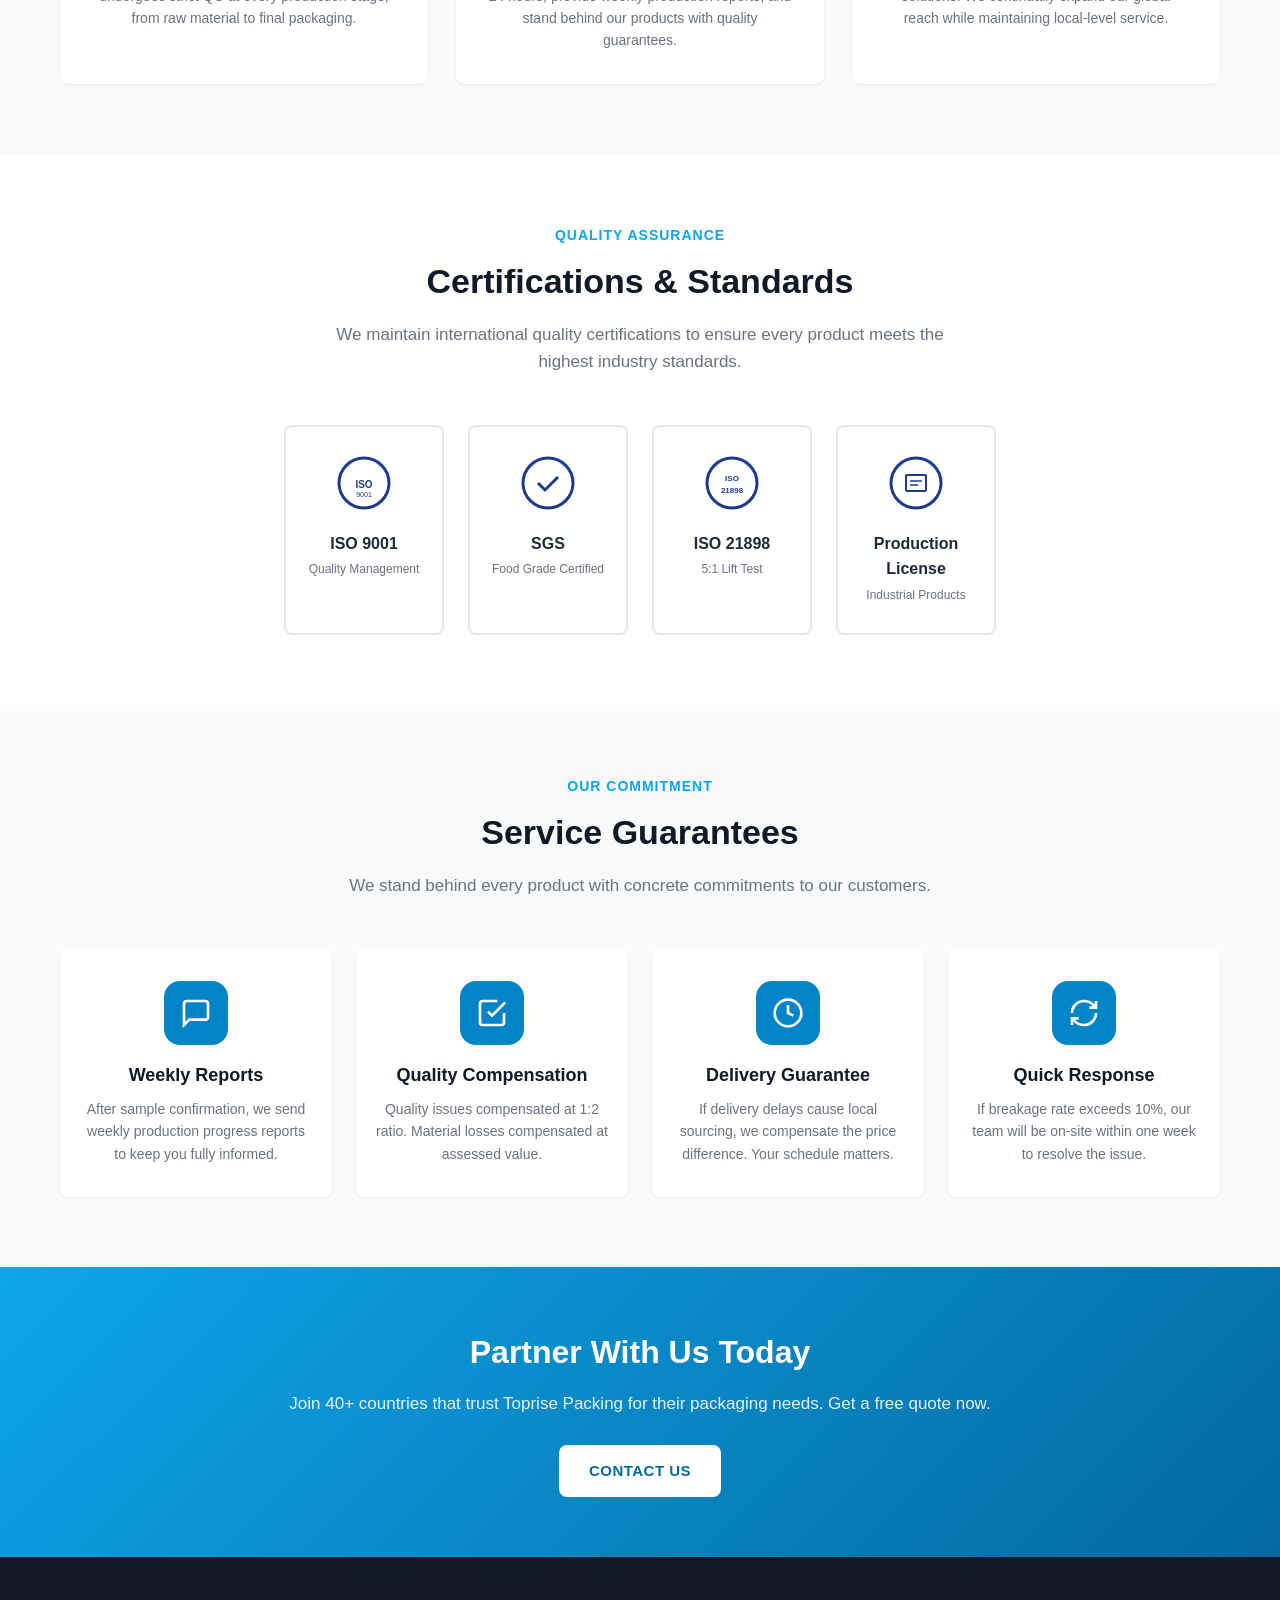
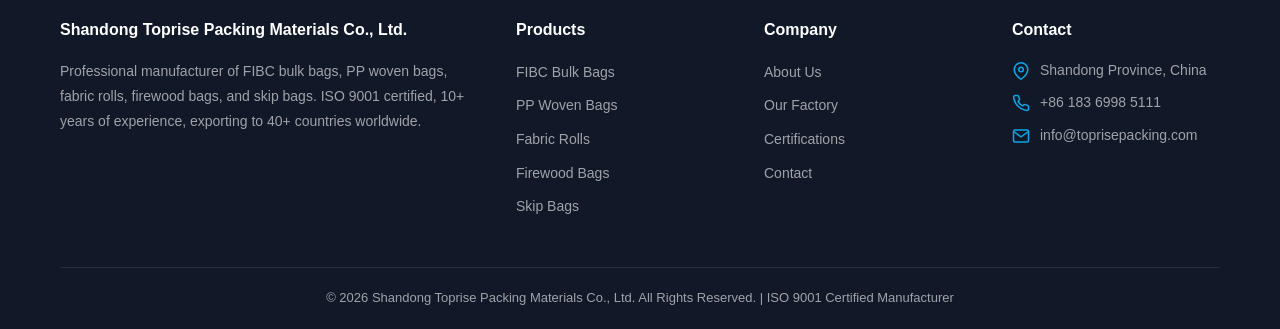
==== commit 14f5fb5d: "Update contact: phone +86 183 6998 5111, WhatsApp +86 136 7863 9184" ====
--- a/about.html
+++ b/about.html
@@ -14,7 +14,7 @@
     <div class="container">
       <div class="left">
         <a href="mailto:info@toprisepacking.com">info@toprisepacking.com</a>
-        <a href="tel:+8618600000000">+86 186 0000 0000</a>
+        <a href="tel:+8618369985111">+86 183 6998 5111</a>
       </div>
       <div class="right">
         <a href="#">EN</a><span>|</span>
@@ -22,7 +22,7 @@
           <svg width="14" height="14" viewBox="0 0 24 24" fill="currentColor"><path d="M8.5 14c-3.5 0-6.5-2.5-6.5-5.5S5 3 8.5 3 15 5.5 15 8.5c0 .7-.1 1.3-.4 1.9l.1.1c.5-.1 1-.2 1.5-.2 3.6 0 6.5 2.5 6.5 5.5s-2.9 5.5-6.5 5.5c-.5 0-1-.1-1.5-.2l-.1.1c-.6.3-1.2.4-1.9.4-.7 0-1.3-.1-1.9-.4l-2.3 1.2.6-1.8c-1.5-1-2.5-2.5-2.5-4.3z"/></svg>
           WeChat
         </a>
-        <a href="https://wa.me/8618600000000" target="_blank">WhatsApp</a>
+        <a href="https://wa.me/8613678639184" target="_blank">WhatsApp</a>
       </div>
     </div>
   </div>
@@ -265,7 +265,7 @@
         </div>
         <div class="footer-contact-item">
           <svg viewBox="0 0 24 24" fill="none" stroke="currentColor" stroke-width="2"><path d="M22 16.92v3a2 2 0 0 1-2.18 2 19.79 19.79 0 0 1-8.63-3.07 19.5 19.5 0 0 1-6-6 19.79 19.79 0 0 1-3.07-8.67A2 2 0 0 1 4.11 2h3a2 2 0 0 1 2 1.72 12.84 12.84 0 0 0 .7 2.81 2 2 0 0 1-.45 2.11L8.09 9.91a16 16 0 0 0 6 6l1.27-1.27a2 2 0 0 1 2.11-.45 12.84 12.84 0 0 0 2.81.7A2 2 0 0 1 22 16.92z"/></svg>
-          +86 186 0000 0000
+          +86 183 6998 5111
         </div>
         <div class="footer-contact-item">
           <svg viewBox="0 0 24 24" fill="none" stroke="currentColor" stroke-width="2"><path d="M4 4h16c1.1 0 2 .9 2 2v12c0 1.1-.9 2-2 2H4c-1.1 0-2-.9-2-2V6c0-1.1.9-2 2-2z"/><polyline points="22,6 12,13 2,6"/></svg>
@@ -279,7 +279,7 @@
   </div>
 </footer>
 
-<a href="https://wa.me/8618600000000" class="whatsapp-float" target="_blank">
+<a href="https://wa.me/8613678639184" class="whatsapp-float" target="_blank">
   <svg viewBox="0 0 24 24" fill="#fff"><path d="M17.472 14.382c-.297-.149-1.758-.867-2.03-.967-.273-.099-.471-.148-.67.149-.197.297-.967 1.029-1.187 1.237-.22.209-.439.223-.736.074-.297-.149-1.255-.462-2.39-1.475-.883-.788-1.48-1.761-1.653-2.059-.209-.439-.021-.676.13-.894.13-.197.297-.499.446-.671.149-.172.197-.297.297-.446.099-.149.049-.297 0-.446-.049-.149-.671-1.643-.92-2.251-.249-.583-.471-.499-.671-.521l-.571-.01c-.197 0-.499.074-.736.271-.237.197-.967 1.029-1.187 2.449-.22 1.42.074 2.736.996 4.147.947 1.419 2.39 3.873 5.305 5.628 2.914 1.755 3.874 1.854 4.515 1.928.642.074 1.561-.224 1.987-.472.427-.247 1.355-1.079 1.556-1.556.198-.472.198-.843.149-.942-.05-.099-.198-.149-.495-.249zM12 2C6.477 2 2 6.477 2 12c0 1.765.46 3.456 1.303 4.95L2 22l5.156-1.353A9.96 9.96 0 0 0 12 22c5.523 0 10-4.477 10-10S17.523 2 12 2zm0 18c-1.605 0-3.179-.43-4.546-1.243l-.327-.195-3.388.889.905-3.301-.214-.34A8.03 8.03 0 0 1 3.954 12 8.05 8.05 0 0 1 12 3.954 8.05 8.05 0 0 1 20.046 12 8.05 8.05 0 0 1 12 20z"/></svg>
 </a>
 
